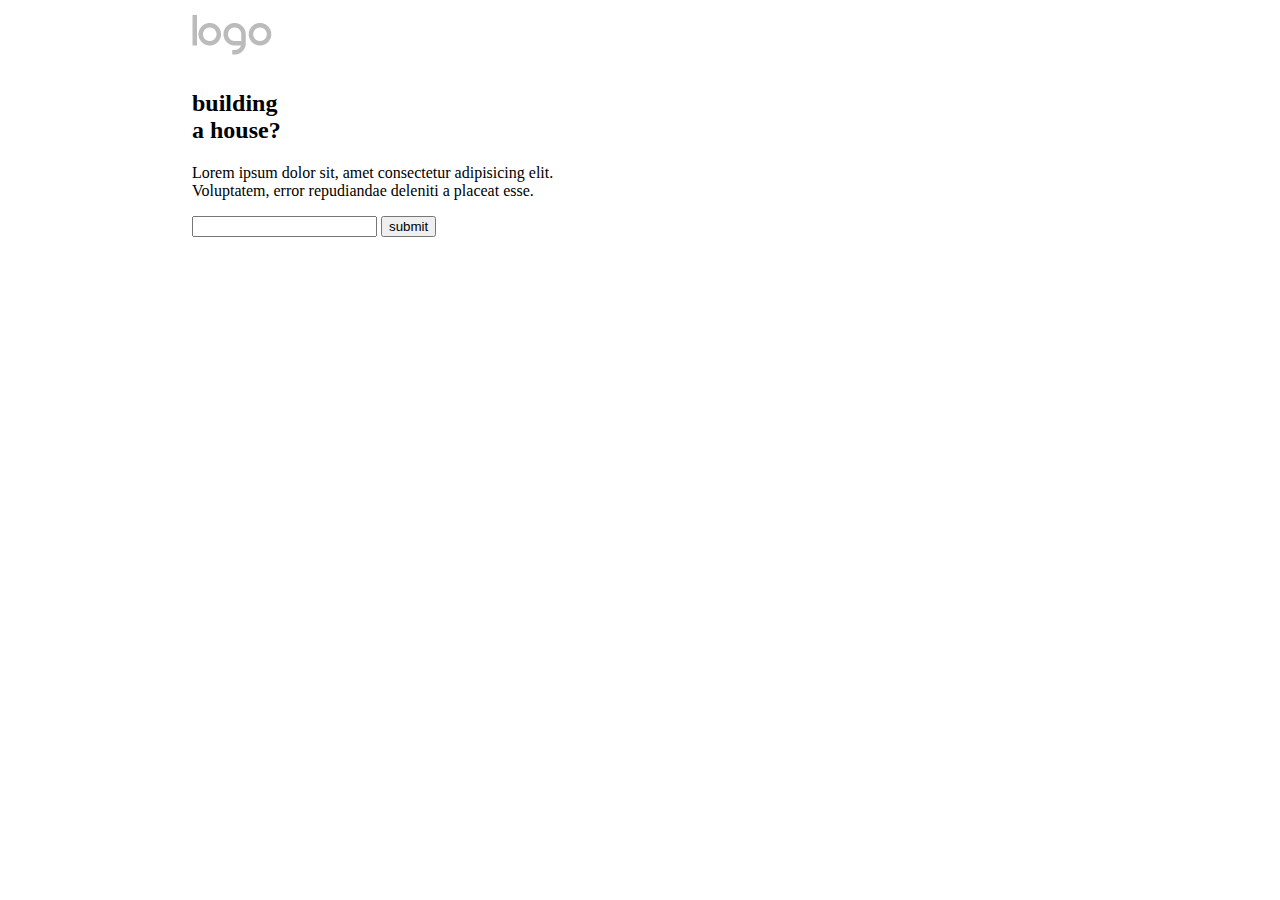
==== Web Curso UCCI/01 HTML Y CSS/05 demo/index.html @ 5fc8625f "Add files via upload" ====
<!DOCTYPE html>
<html lang="es">
<head>
    <meta charset="UTF-8">
    <meta name="viewport" content="width=device-width, initial-scale=1.0">
    <title>Demo</title>
    <!-- FONTAWESOME -->
    <link rel="stylesheet" href="https://cdnjs.cloudflare.com/ajax/libs/font-awesome/6.5.2/css/all.min.css" integrity="sha512-SnH5WK+bZxgPHs44uWIX+LLJAJ9/2PkPKZ5QiAj6Ta86w+fsb2TkcmfRyVX3pBnMFcV7oQPJkl9QevSCWr3W6A==" crossorigin="anonymous" referrerpolicy="no-referrer" />

    <!-- GOOGLE FONTS -->
    <link rel="preconnect" href="https://fonts.googleapis.com">
    <link rel="preconnect" href="https://fonts.gstatic.com" crossorigin>
    <link href="https://fonts.googleapis.com/css2?family=Open+Sans:ital,wght@0,300..800;1,300..800&family=Oswald:wght@200..700&display=swap" rel="stylesheet">

    <!-- ESTILOS PROPIOS -->
    <link rel="stylesheet" href="css/estilos.css">
</head>
<body>
    <nav>
        <div>
            <img src="img/default-logo.png" alt="Logo Empresa">
            <!-- unorder list -->
            <ul>
                <li>
                    <a href="#">
                        <i class="fa-solid fa-bars"></i>
                    </a>
                </li>
                <li>
                    <a href="#">
                        <i class="fa-brands fa-facebook-f"></i>
                    </a>
                </li>
                <li>
                    <a href="#">
                        <i class="fa-brands fa-twitter"></i>
                    </a>
                </li>
                <li>
                    <a href="#">
                        <i class="fa-brands fa-instagram"></i>
                    </a>
                </li>
            </ul>
        </div>
    </nav>
    <header>
        <div>
            <h2>
                building
                <br>
                a house?
            </h2>
            <p>
                Lorem ipsum dolor sit, amet consectetur adipisicing elit.
                <br>
                Voluptatem, error repudiandae deleniti a placeat esse.
            </p>
            <form>
                <input type="text">
                <button>submit</button>
            </form>
        </div>
    </header>
</body>
</html>
---- Web Curso UCCI/01 HTML Y CSS/05 demo/css/estilos.css ----
body {
    margin: 0;
}

nav div {
    /* background-color: aqua; */
    width: 70%;
    /* margin: 0 0 0 0; */
    /* margin: 0 auto; */
    margin-left: auto;
    margin-right: auto;
    display: flex;
    justify-content: space-between;
    /* height: 190px; */
    /* border: 3px solid black; */
    align-items: center;
    padding-top: 15px;
    padding-bottom: 15px;
}

nav div ul {
    /* padding: 0 0 0 0; */
    padding-left: 0;
    /* margin: 0 0 0 0; */
    /* top, right, bottom, left */
    margin-top: 0;
    margin-bottom: 0;
    display: flex;
}

nav div ul li {
    list-style: none;
    /* border: 2px solid black; */
}

nav div ul li a {
    color: black;
    font-size: 22px;
    padding: 10px;
    /* background-color: aqua; */
    display: inline-block;
}

header div {
    width: 70%;
    margin-left: auto;
    margin-right: auto;
}
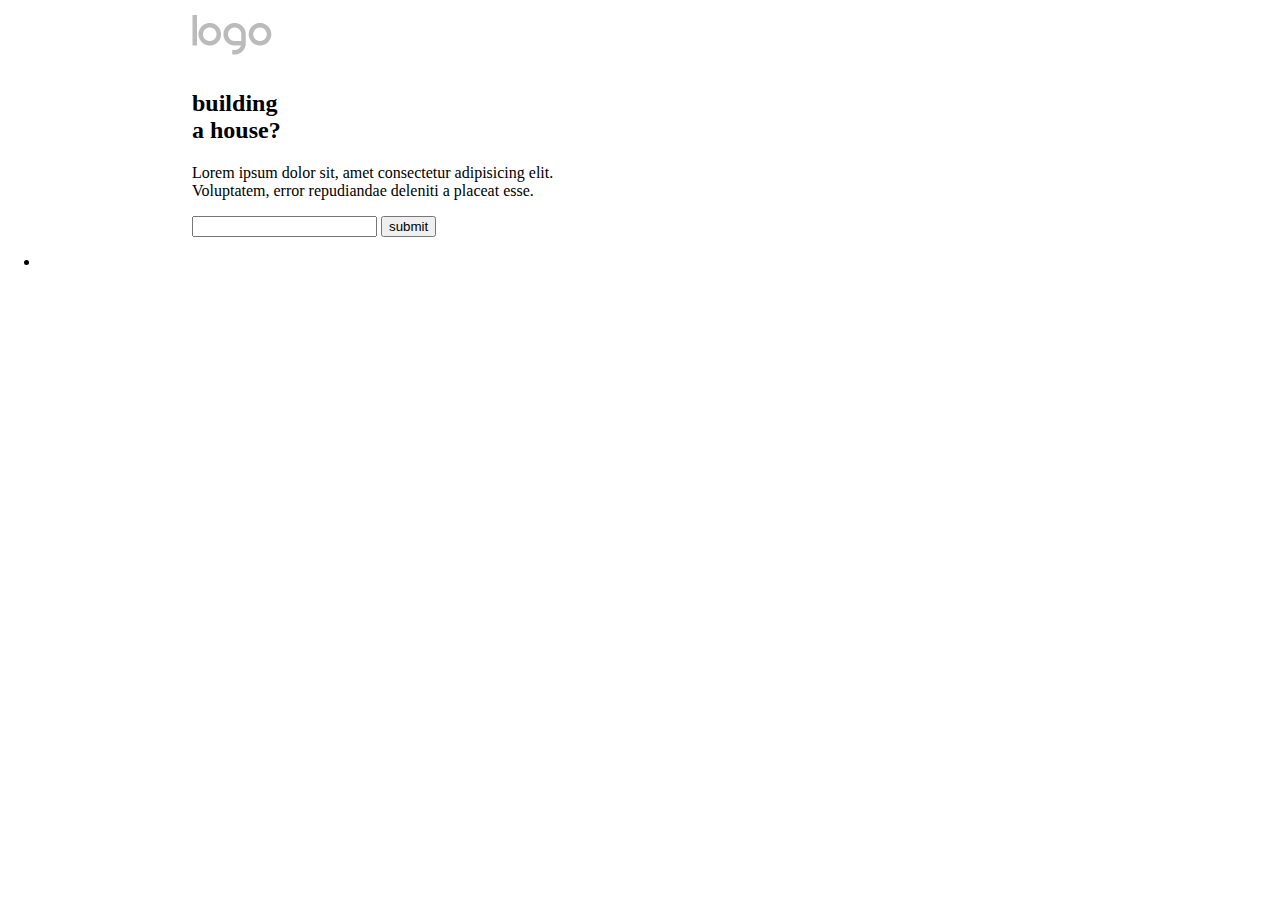
==== commit 60570165: "li" ====
--- a/Web Curso UCCI/01 HTML Y CSS/05 demo/index.html
+++ b/Web Curso UCCI/01 HTML Y CSS/05 demo/index.html
@@ -62,5 +62,12 @@
             </form>
         </div>
     </header>
+    <section>
+        <ul>
+            <li>
+                
+            </li>
+        </ul>
+    </section>
 </body>
 </html>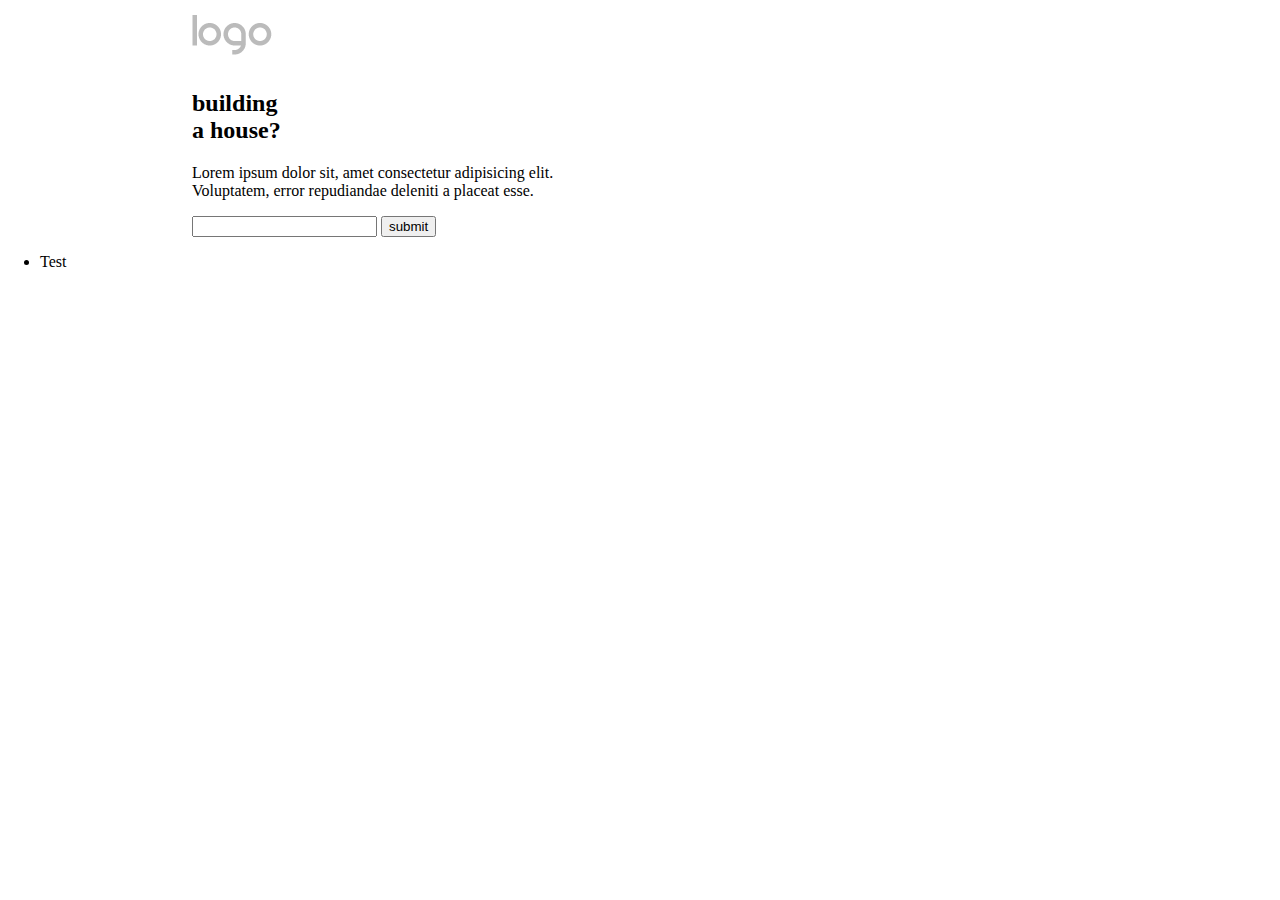
==== commit 402f894c: "Test" ====
--- a/Web Curso UCCI/01 HTML Y CSS/05 demo/index.html
+++ b/Web Curso UCCI/01 HTML Y CSS/05 demo/index.html
@@ -65,7 +65,7 @@
     <section>
         <ul>
             <li>
-                
+                Test
             </li>
         </ul>
     </section>
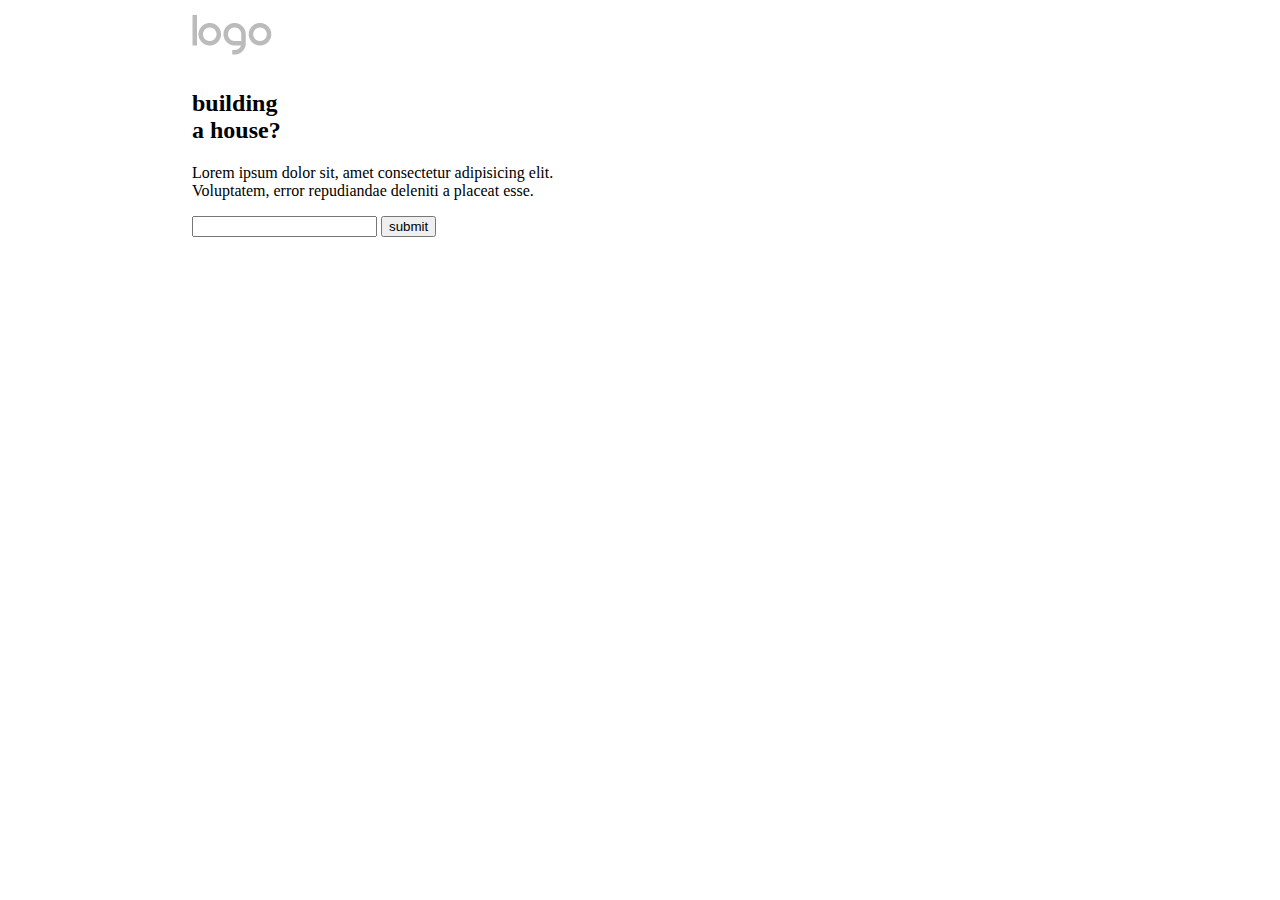
==== commit e94966a2: "delete il" ====
--- a/Web Curso UCCI/01 HTML Y CSS/05 demo/index.html
+++ b/Web Curso UCCI/01 HTML Y CSS/05 demo/index.html
@@ -63,11 +63,7 @@
         </div>
     </header>
     <section>
-        <ul>
-            <li>
-                Test
-            </li>
-        </ul>
+        
     </section>
 </body>
 </html>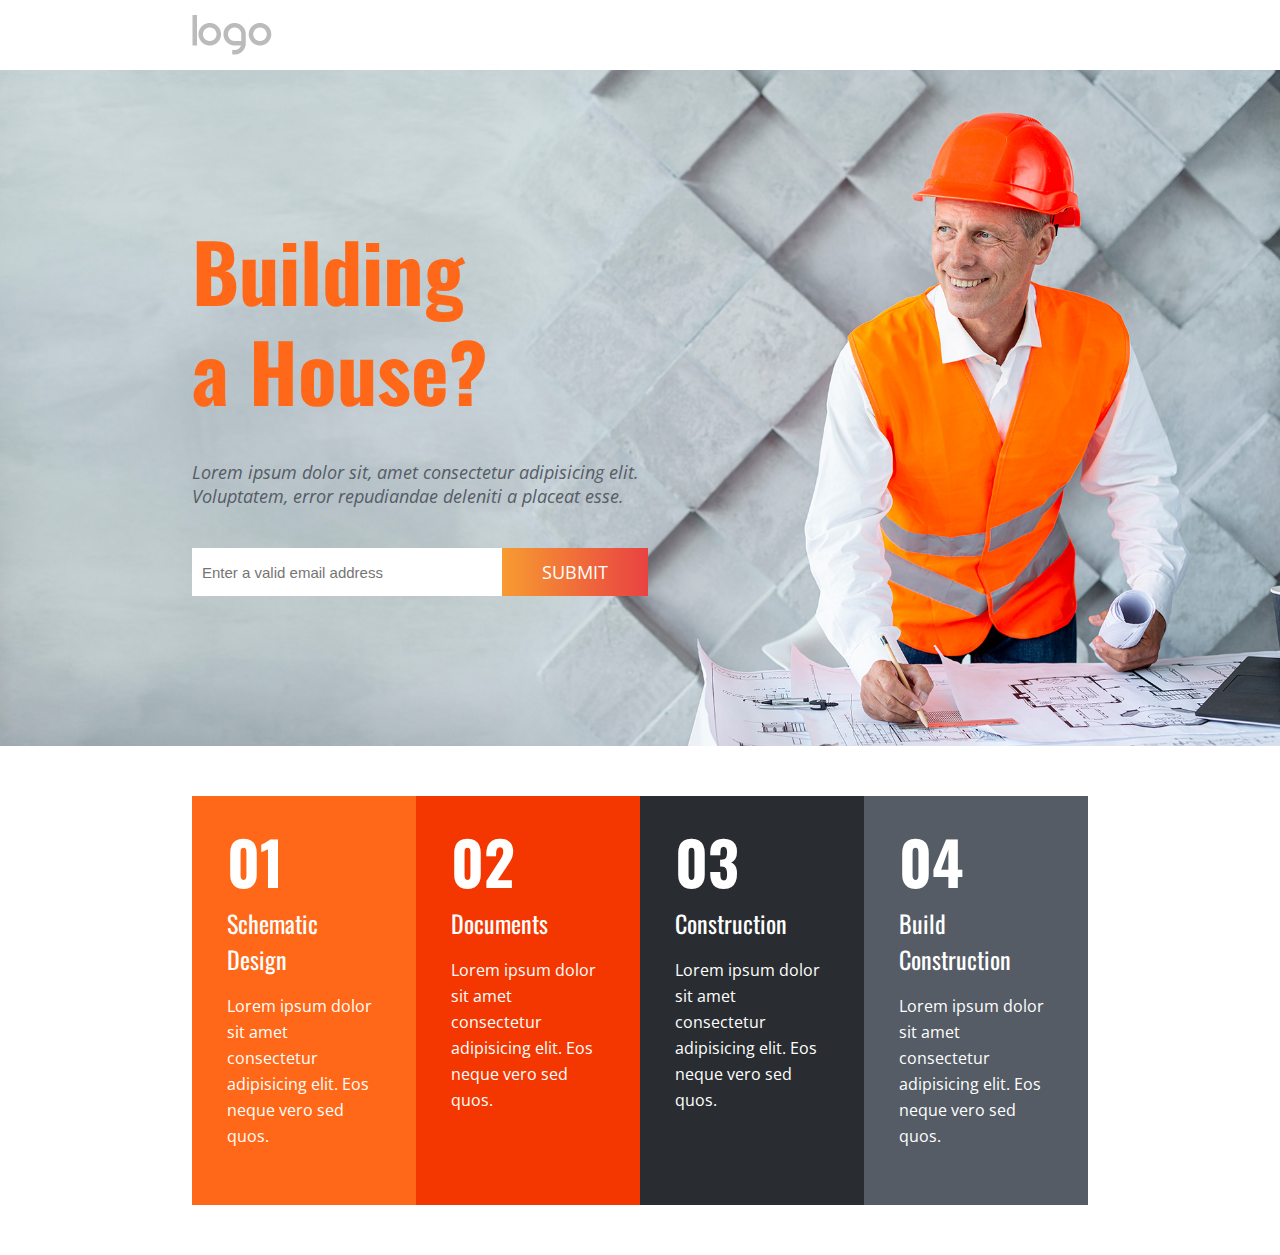
==== commit 44e5d396: "nuevos cambios" ====
--- a/Web Curso UCCI/01 HTML Y CSS/05 demo/index.html
+++ b/Web Curso UCCI/01 HTML Y CSS/05 demo/index.html
@@ -17,7 +17,7 @@
 </head>
 <body>
     <nav>
-        <div>
+        <div class="contenedor">
             <img src="img/default-logo.png" alt="Logo Empresa">
             <!-- unorder list -->
             <ul>
@@ -45,11 +45,11 @@
         </div>
     </nav>
     <header>
-        <div>
+        <div class="contenedor">
             <h2>
-                building
+                Building
                 <br>
-                a house?
+                a House?
             </h2>
             <p>
                 Lorem ipsum dolor sit, amet consectetur adipisicing elit.
@@ -57,13 +57,46 @@
                 Voluptatem, error repudiandae deleniti a placeat esse.
             </p>
             <form>
-                <input type="text">
+                <input type="text" placeholder="Enter a valid email address">
                 <button>submit</button>
             </form>
         </div>
     </header>
     <section>
-        
+        <div id="articleBox" class="contenedor">
+            <article id="article1">
+                <h2>01</h2>
+                <h3>Schematic Design</h3>
+                <p>Lorem ipsum dolor sit amet consectetur adipisicing elit. Eos neque vero sed quos.</p>
+                <div>
+                    <i class="fa-solid fa-circle-chevron-right"></i>
+                </div>
+            </article>
+            <article id="article2">
+                <h2>02</h2>
+                <h3>Documents</h3>
+                <p>Lorem ipsum dolor sit amet consectetur adipisicing elit. Eos neque vero sed quos.</p>
+                <div>
+                    <i class="fa-solid fa-circle-chevron-right"></i>
+                </div>
+            </article>
+            <article id="article3">
+                <h2>03</h2>
+                <h3>Construction</h3>
+                <p>Lorem ipsum dolor sit amet consectetur adipisicing elit. Eos neque vero sed quos.</p>
+                <div>
+                    <i class="fa-solid fa-circle-chevron-right"></i>
+                </div>
+            </article>
+            <article id="article4">
+                <h2>04</h2>
+                <h3>Build Construction</h3>
+                <p>Lorem ipsum dolor sit amet consectetur adipisicing elit. Eos neque vero sed quos.</p>
+                <div>
+                    <i class="fa-solid fa-circle-chevron-right"></i>
+                </div>
+            </article>
+        </div>
     </section>
 </body>
 </html>--- a/Web Curso UCCI/01 HTML Y CSS/05 demo/css/estilos.css
+++ b/Web Curso UCCI/01 HTML Y CSS/05 demo/css/estilos.css
@@ -2,13 +2,20 @@
     margin: 0;
 }
 
+/*CONSTANTES*/
+
+.contenedor{
+    width: 70%;
+    margin-left: auto;
+    margin-right: auto;
+}
+
+/*NAV*/
+
 nav div {
     /* background-color: aqua; */
-    width: 70%;
     /* margin: 0 0 0 0; */
     /* margin: 0 auto; */
-    margin-left: auto;
-    margin-right: auto;
     display: flex;
     justify-content: space-between;
     /* height: 190px; */
@@ -41,8 +48,114 @@
     display: inline-block;
 }
 
-header div {
-    width: 70%;
-    margin-left: auto;
-    margin-right: auto;
+/*HEADER*/
+
+header {
+    background-image: url(../img/portada.jpg);
+    padding-top: 150px ;
+    padding-bottom: 150px ;
+    background-position: center;
+    background-size: cover;
+}
+
+header div h2 {
+    font-family: 'Oswald', sans-serif;
+    font-size: 80px;
+    margin: 0;
+    color: #ff6818;
+    line-height: 100px;
+}
+
+header div p {
+    font-family: 'Open Sans', sans-serif;
+    font-style: italic;
+    font-size: 18px;
+    color: rgb(85, 92, 102);
+    margin-top: 40px;
+    margin-bottom: 40px;    
+}
+
+header div form {
+    display: flex;
+}
+
+header div form input {
+    font-size: 18px;
+    border: none;
+    outline: none;
+    padding: 12px 10px;
+    width: 290px;
+}
+
+header div form button {
+    border: none;
+    font-size: 18px;
+    font-family: 'Open Sans', sans-serif;
+    text-transform: uppercase;
+    color: white;
+    padding: 12px 40px;
+    cursor: pointer;
+    background: linear-gradient(to right, #f79b31, rgb(233, 66, 66));
+}
+
+header div form input::placeholder {
+    font-size: 15px;
+}
+
+/*SECTION*/
+
+section {
+    margin-top: 50px;
+    margin-bottom: 50px;
+}
+
+section div article {
+    color: white;
+    padding: 20px 35px 40px 35px;
+    width: 25%;
+    box-sizing: border-box;
+}
+
+section div article h2,
+section div article h3 {
+    margin: 0;
+    font-family: 'Oswald', sans-serif;
+}
+
+section div article h2 {
+    font-size: 60px;
+}
+
+section div article h3 {
+    font-size: 24px;
+    font-weight: 400;
+}
+
+section div article p {
+    font-family: 'Open Sans', sans-serif;
+    line-height: 26px;
+}
+
+section div article div i {
+    font-size: 50px;
+}
+
+#articleBox {
+    display: flex;
+}
+
+#article1 {
+    background-color: #ff6818;
+}
+
+#article2 {
+    background-color: #f43701;
+}
+
+#article3 {
+    background-color: #292d31;
+}
+
+#article4 {
+    background-color: #555c66;
 }